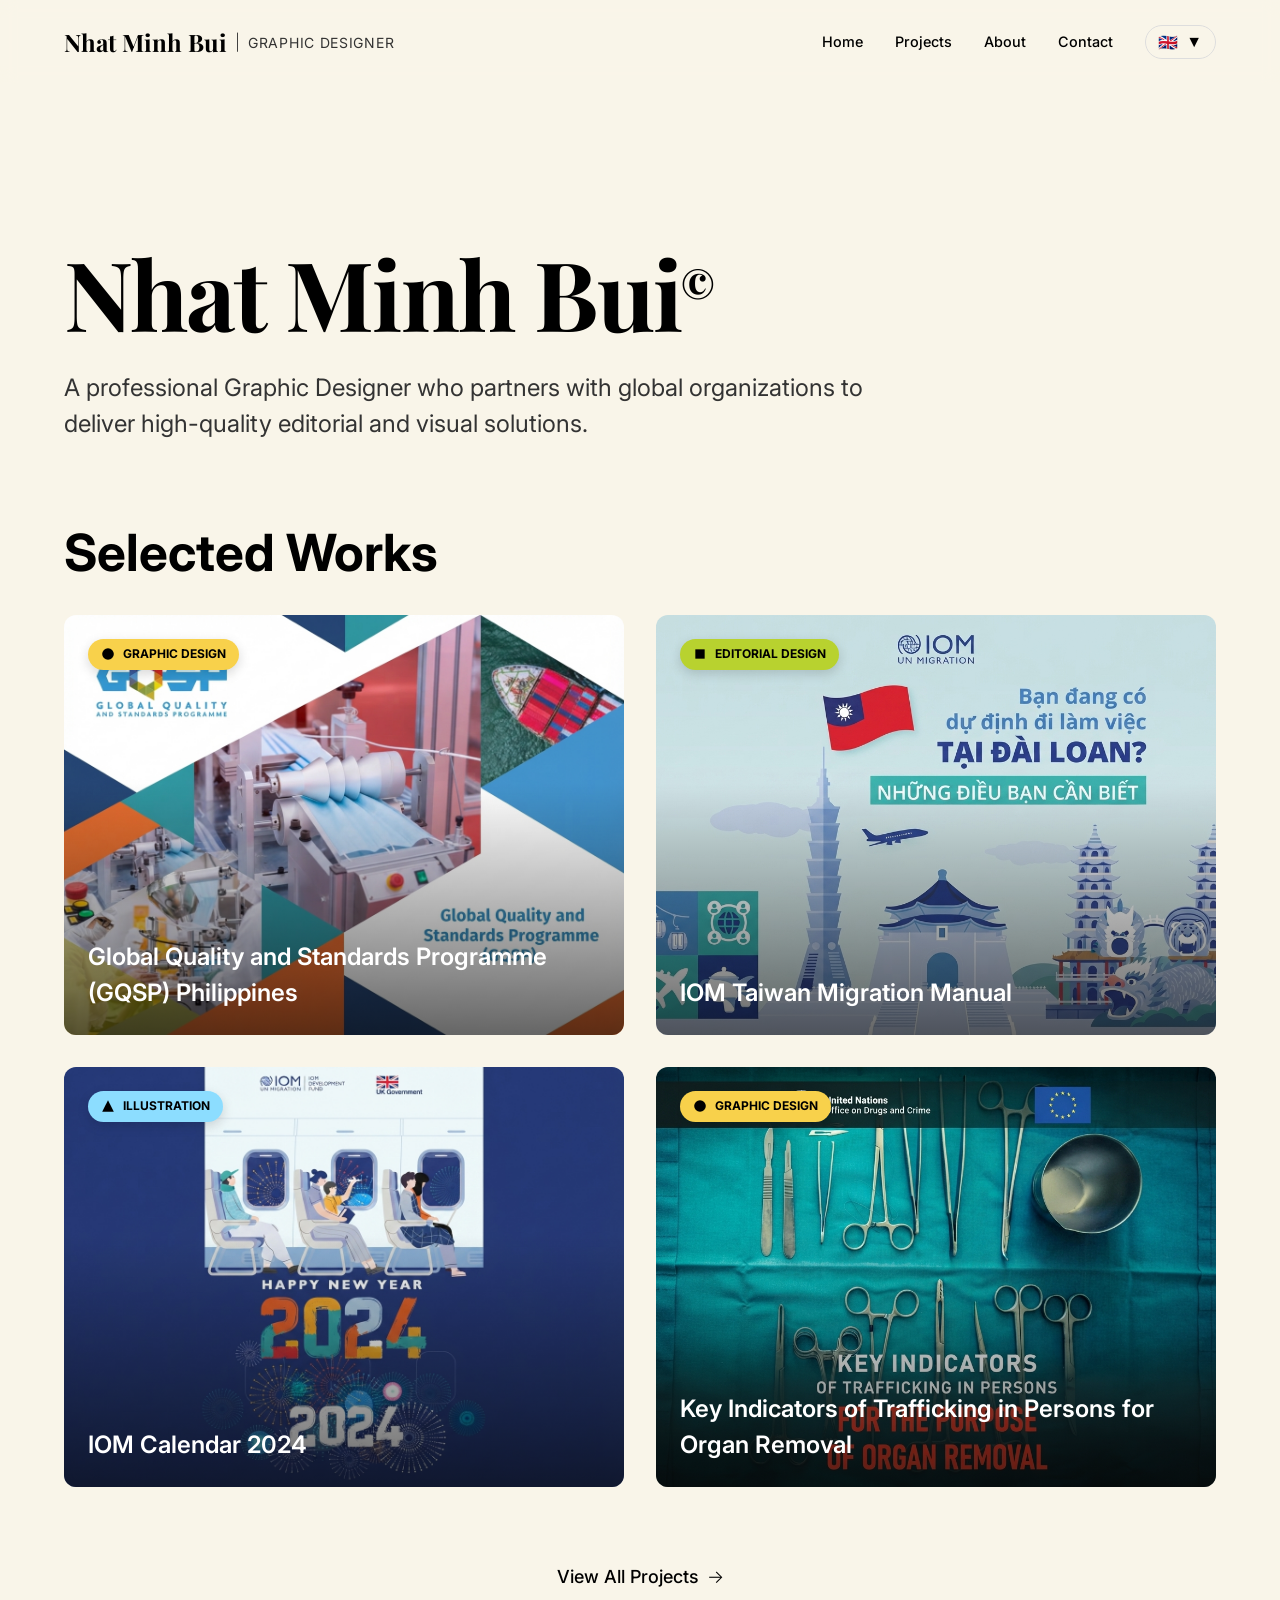
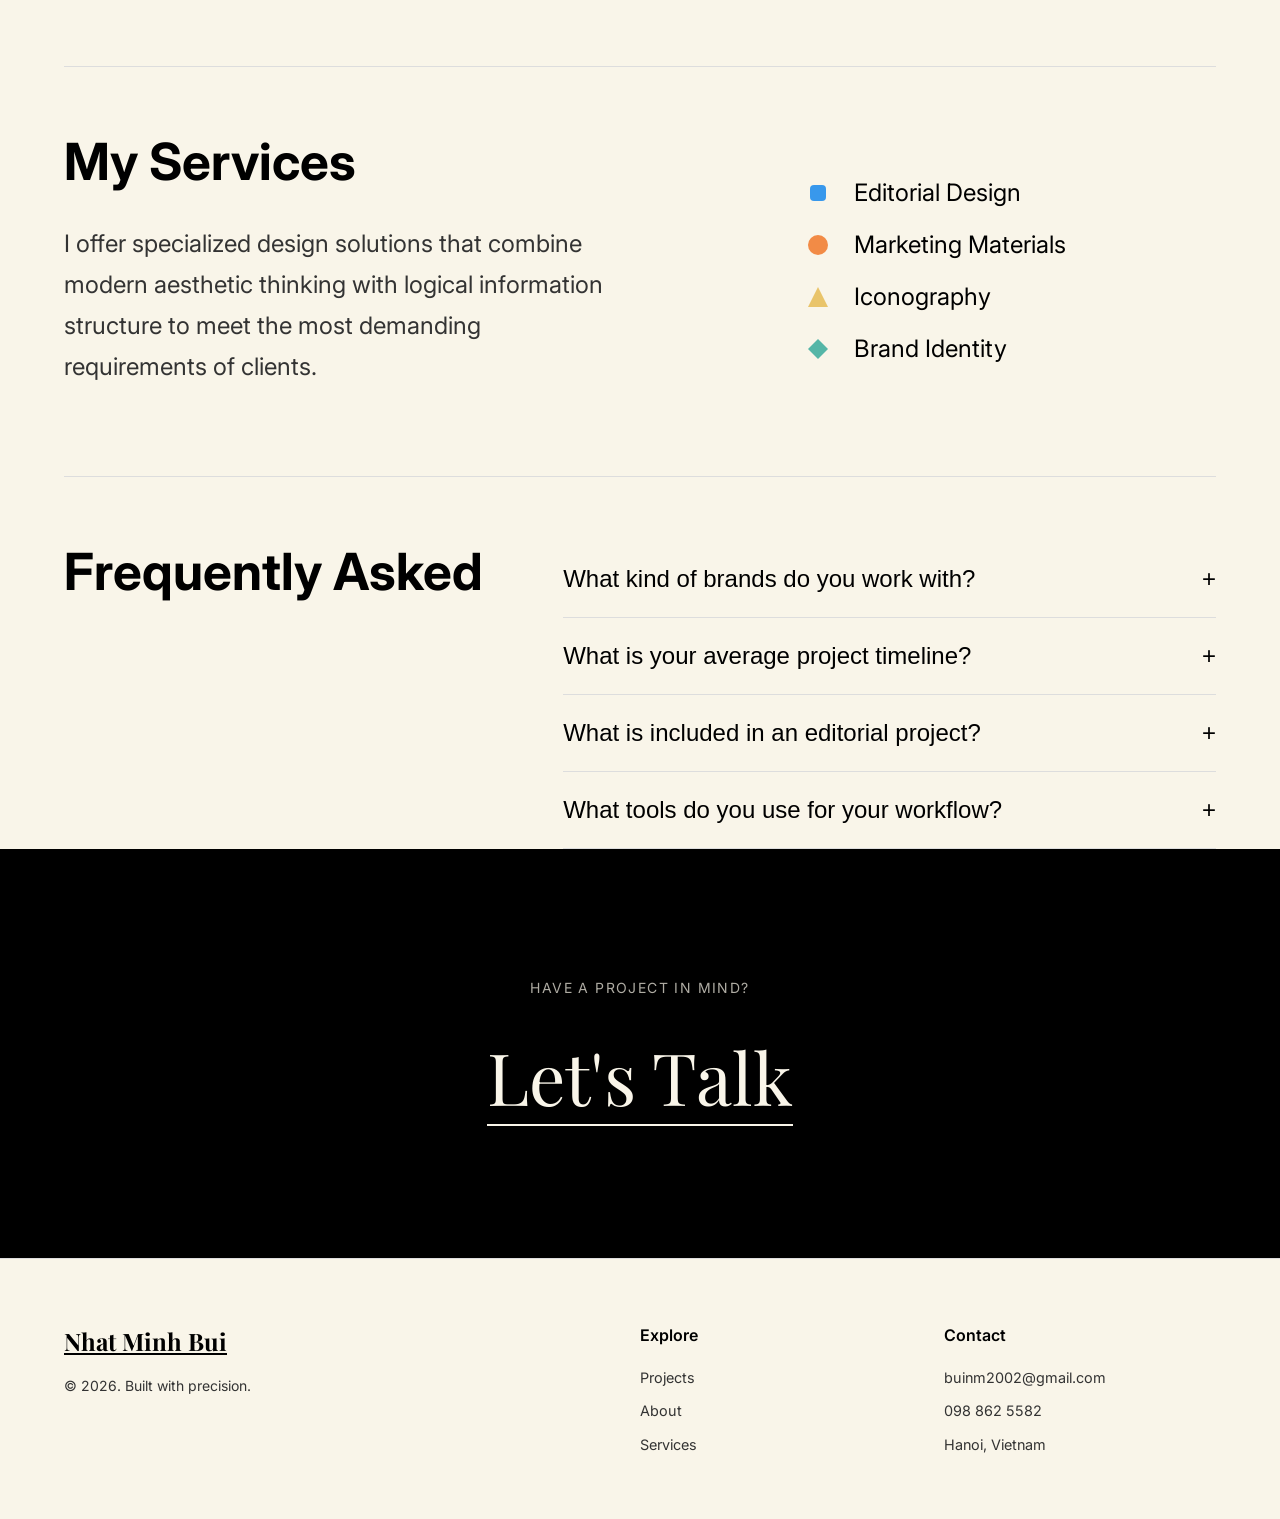
==== index.html @ e7bf3650 "[add]-[add repo to github]" ====
<!DOCTYPE html>
<html lang="en">

<head>
    <meta charset="UTF-8">
    <meta name="viewport" content="width=device-width, initial-scale=1.0">
    <title>Nhat Minh Bui | Graphic Designer</title>
    <meta name="description"
        content="Portfolio of Nhat Minh Bui - Professional Graphic Designer specializing in editorial design and brand identity.">
    <link rel="preconnect" href="https://fonts.googleapis.com">
    <link rel="preconnect" href="https://fonts.gstatic.com" crossorigin>
    <link
        href="https://fonts.googleapis.com/css2?family=Inter:wght@400;500;600&family=Playfair+Display:ital,wght@0,400;0,500;0,600;0,700;0,800;1,400&display=swap"
        rel="stylesheet">
    <link rel="stylesheet" href="styles.css">
</head>

<body>
    <!-- Navbar -->
    <nav class="navbar">
        <div class="nav-container">
            <a href="index.html" class="logo">
                <span class="logo-name">Nhat Minh Bui</span>
                <span class="logo-divider">|</span>
                <span class="logo-role">Graphic Designer</span>
            </a>
            <div class="nav-links">
                <a href="index.html" data-i18n="nav_home">Home</a>
                <a href="projects.html" data-i18n="nav_projects">Projects</a>
                <a href="about.html" data-i18n="nav_about">About</a>
                <a href="contact.html" data-i18n="nav_contact">Contact</a>
                <div class="lang-dropdown-wrapper">
                    <button class="lang-dropdown-btn">
                        <span class="current-flag">🇬🇧</span> <span class="chevron">▼</span>
                    </button>
                    <div class="lang-dropdown-menu">
                        <a href="#" class="lang-option active" data-lang="en">
                            <span class="flag">🇬🇧</span> <span class="lang-name">ENGLISH</span> <span
                                class="check">✔</span>
                        </a>
                        <a href="#" class="lang-option" data-lang="vi">
                            <span class="flag">🇻🇳</span> <span class="lang-name">TIẾNG VIỆT</span> <span
                                class="check">✔</span>
                        </a>
                    </div>
                </div>
            </div>
            <button class="menu-toggle" aria-label="Toggle menu">
                Menu
            </button>
        </div>
    </nav>

    <!-- Mobile Menu -->
    <div class="mobile-menu">
        <button class="close-menu">Close</button>
        <a href="index.html" class="mobile-link" data-i18n="nav_home">Home</a>
        <a href="projects.html" class="mobile-link" data-i18n="nav_projects">Projects</a>
        <a href="about.html" class="mobile-link" data-i18n="nav_about">About</a>
        <a href="contact.html" class="mobile-link" data-i18n="nav_contact">Contact</a>
        <div class="lang-dropdown-wrapper" style="margin: 1rem 0;">
            <button class="lang-dropdown-btn">
                <span class="current-flag">🇬🇧</span> <span class="chevron">▼</span>
            </button>
            <div class="lang-dropdown-menu">
                <a href="#" class="lang-option active" data-lang="en">
                    <span class="flag">🇬🇧</span> <span class="lang-name">ENGLISH</span> <span class="check">✔</span>
                </a>
                <a href="#" class="lang-option" data-lang="vi">
                    <span class="flag">🇻🇳</span> <span class="lang-name">TIẾNG VIỆT</span> <span
                        class="check">✔</span>
                </a>
            </div>
        </div>
    </div>

    <!-- Hero Section -->
    <header class="hero-section">
        <div class="container">
            <div class="hero-content reveal">
                <h1 class="hero-title"><span data-i18n="hero_title">Nhat Minh Bui</span><sup class="tm-symbol">©</sup>
                </h1>
                <p class="hero-subtitle" data-i18n="hero_subtitle">A professional <span class="outline-text">Graphic
                        Designer</span> who partners with global organizations to deliver high-quality editorial and
                    visual solutions.</p>
            </div>
        </div>
    </header>

    <!-- Projects Section -->
    <section id="projects" class="projects-section">
        <div class="container">
            <div class="text-box">
                <h2 class="heading h1 section-heading" data-i18n="projects_title">Selected Works</h2>
            </div>
            <div class="projects-grid">

                <!-- GQSP Brochure (Branding) -->
                <div class="project-card reveal" style="--tag-color: hsla(46.47, 92.51%, 63.33%, 1.00);">
                    <a href="project-gqsp.html" class="project-link-div">
                        <img src="assets/gqsp_cover.jpg" alt="GQSP Philippines" class="cover-image skeleton-bg">
                        <div class="project-thumbnail-gradient"></div>
                        <div class="project-thumbnail-title">
                            <h2 data-i18n="proj_gqsp_title">GQSP Philippines</h2>
                        </div>
                    </a>
                    <a href="projects.html#graphic-design" class="thumbnail-project-tag-link">
                        <img src="data:image/svg+xml;utf8,<svg xmlns='http://www.w3.org/2000/svg' viewBox='0 0 24 24'><circle cx='12' cy='12' r='10' fill='%23000'/></svg>"
                            alt="Graphic Design">
                        <div data-i18n="tag_graphic_design">Graphic Design</div>
                    </a>
                </div>

                <!-- IOM Migration Manual (Editorial) -->
                <div class="project-card reveal" style="--tag-color: hsla(69.57, 64.43%, 50.39%, 1.00);">
                    <a href="project-iom-sotay.html" class="project-link-div">
                        <img src="assets/iom_taiwan_cover.jpg" alt="IOM Migration Manual"
                            class="cover-image skeleton-bg">
                        <div class="project-thumbnail-gradient"></div>
                        <div class="project-thumbnail-title">
                            <h2 data-i18n="proj_iom_man_title">IOM Migration Manual</h2>
                        </div>
                    </a>
                    <a href="projects.html#editorial" class="thumbnail-project-tag-link">
                        <img src="data:image/svg+xml;utf8,<svg xmlns='http://www.w3.org/2000/svg' viewBox='0 0 24 24'><rect x='4' y='4' width='16' height='16' fill='%23000'/></svg>"
                            alt="Editorial">
                        <div data-i18n="tag_editorial">Editorial Design</div>
                    </a>
                </div>

                <!-- IOM Calendar (Art Direction) -->
                <div class="project-card reveal" style="--tag-color: hsla(197.73, 100%, 77.45%, 1.00);">
                    <a href="project-iom-calendar.html" class="project-link-div">
                        <img src="assets/iom_calendar_cover.jpg" alt="IOM Calendar 2024"
                            class="cover-image skeleton-bg">
                        <div class="project-thumbnail-gradient"></div>
                        <div class="project-thumbnail-title">
                            <h2 data-i18n="proj_iom_cal_title">IOM Calendar 2024</h2>
                        </div>
                    </a>
                    <a href="projects.html#illustration" class="thumbnail-project-tag-link">
                        <img src="data:image/svg+xml;utf8,<svg xmlns='http://www.w3.org/2000/svg' viewBox='0 0 24 24'><polygon points='12,2 22,22 2,22' fill='%23000'/></svg>"
                            alt="Illustration">
                        <div data-i18n="tag_illustration">Illustration</div>
                    </a>
                </div>

                <!-- UNODC Trafficking Indicators -->
                <div class="project-card reveal" style="--tag-color: hsla(46.47, 92.51%, 63.33%, 1.00);">
                    <a href="project-unodc.html" class="project-link-div">
                        <img src="assets/unodc_trafficking_cover.jpg" alt="UNODC Trafficking Indicators"
                            class="cover-image skeleton-bg">
                        <div class="project-thumbnail-gradient"></div>
                        <div class="project-thumbnail-title">
                            <h2 data-i18n="proj_unodc_title">Key Indicators of Trafficking in Persons for Organ Removal
                            </h2>
                        </div>
                    </a>
                    <a href="projects.html#graphic-design" class="thumbnail-project-tag-link">
                        <img src="data:image/svg+xml;utf8,<svg xmlns='http://www.w3.org/2000/svg' viewBox='0 0 24 24'><circle cx='12' cy='12' r='10' fill='%23000'/></svg>"
                            alt="Graphic Design">
                        <div data-i18n="tag_graphic_design">Graphic Design</div>
                    </a>
                </div>
            </div>

            <div class="view-all-wrapper reveal">
                <a href="projects.html" class="view-all-link">
                    <span data-i18n="projects_view_all">View All Projects</span>
                    <span style="font-weight: 300;">&rarr;</span>
                </a>
            </div>
        </div>
    </section>

    <!-- Divider -->
    <div class="container">
        <div class="line-divider"></div>
    </div>

    <!-- Services & FAQ Section -->
    <section id="services" class="section">
        <div class="container">
            <!-- Services Grid -->
            <div class="services-wrapper">
                <div class="reveal">
                    <h2 class="section-heading" data-i18n="services_heading">My Services</h2>
                    <p class="body-text" data-i18n="services_p" style="line-height: 1.7; margin-top: 1rem">Neque porro
                        quisquam est, qui dolorem ipsum quia dolor sit amet, consectetur, adipisci velit, sed quia non
                        numquam eius modi tempora incidunt ut labore et dolore magnam aliquam quaerat voluptatem.</p>
                </div>
                <div class="services-list-grid reveal">
                    <!-- Srv 1 -->
                    <div class="service-item-koto">
                        <img src="data:image/svg+xml;utf8,<svg xmlns='http://www.w3.org/2000/svg' viewBox='0 0 24 24'><rect x='4' y='4' width='16' height='16' rx='4' fill='%233898EC'/></svg>"
                            class="service-icon-svg" alt="icon">
                        <div data-i18n="srv_1">Editorial Design</div>
                    </div>
                    <!-- Srv 2 -->
                    <div class="service-item-koto">
                        <img src="data:image/svg+xml;utf8,<svg xmlns='http://www.w3.org/2000/svg' viewBox='0 0 24 24'><circle cx='12' cy='12' r='10' fill='%23F28B46'/></svg>"
                            class="service-icon-svg" alt="icon">
                        <div data-i18n="srv_2">Marketing Materials</div>
                    </div>
                    <!-- Srv 3 -->
                    <div class="service-item-koto">
                        <img src="data:image/svg+xml;utf8,<svg xmlns='http://www.w3.org/2000/svg' viewBox='0 0 24 24'><polygon points='12,2 22,22 2,22' fill='%23E9C46A'/></svg>"
                            class="service-icon-svg" alt="icon">
                        <div data-i18n="srv_3">Iconography</div>
                    </div>
                    <!-- Srv 4 -->
                    <div class="service-item-koto">
                        <img src="data:image/svg+xml;utf8,<svg xmlns='http://www.w3.org/2000/svg' viewBox='0 0 24 24'><path d='M12 2 L22 12 L12 22 L2 12 Z' fill='%2355B6A7'/></svg>"
                            class="service-icon-svg" alt="icon">
                        <div data-i18n="srv_4">Brand Identity</div>
                    </div>
                </div>
            </div>

            <div class="spacer _32" style="margin: 4rem 0; border-bottom: 1px solid var(--border-color);"></div>

            <!-- FAQ Accordion -->
            <div class="faq-wrapper">
                <div class="reveal">
                    <h2 class="section-heading" data-i18n="faq_heading">Frequently Asked</h2>
                </div>
                <div class="faq-list reveal">
                    <div class="faq-item">
                        <button class="faq-question">
                            <span data-i18n="faq_1_q">What kind of brands do you work with?</span>
                            <span class="faq-icon">+</span>
                        </button>
                        <div class="faq-answer">
                            <p data-i18n="faq_1_a">I collaborate primarily with global organizations, NGOs, and medium
                                to large enterprises looking to elevate their visual communication.</p>
                        </div>
                    </div>
                    <div class="faq-item">
                        <button class="faq-question">
                            <span data-i18n="faq_2_q">What is your average project timeline?</span>
                            <span class="faq-icon">+</span>
                        </button>
                        <div class="faq-answer">
                            <p data-i18n="faq_2_a">Most editorial and branding projects take between 3 to 6 weeks,
                                depending on the complexity and scope of the deliverables.</p>
                        </div>
                    </div>
                    <div class="faq-item">
                        <button class="faq-question">
                            <span data-i18n="faq_3_q">What is included in an editorial project?</span>
                            <span class="faq-icon">+</span>
                        </button>
                        <div class="faq-answer">
                            <p data-i18n="faq_3_a">It typically includes layout strategy, custom iconography, typography
                                selection, data visualization, and print-ready deliverables.</p>
                        </div>
                    </div>
                    <div class="faq-item">
                        <button class="faq-question">
                            <span data-i18n="faq_4_q">What tools do you use for your workflow?</span>
                            <span class="faq-icon">+</span>
                        </button>
                        <div class="faq-answer">
                            <p data-i18n="faq_4_a">I rely on the Adobe Creative Suite—primarily InDesign for layout,
                                Illustrator for vector graphics, and Photoshop for image manipulation.</p>
                        </div>
                    </div>
                </div>
            </div>
        </div>
    </section>

    <!-- Contact CTA Section -->
    <section class="contact-cta-section">
        <div class="container">
            <div class="cta-content reveal">
                <div class="cta-tag" data-i18n="cta_tag">HAVE A PROJECT IN MIND?</div>
                <a href="contact.html" class="cta-link" data-i18n="cta_link">Let's Talk</a>
            </div>
        </div>
    </section>

    <!-- Footer -->
    <footer class="footer">
        <div class="container">
            <div class="footer-grid">
                <div class="footer-brand">
                    <a href="index.html" class="logo-name">Nhat Minh Bui</a>
                    <p class="body-text small-text" data-i18n="footer_brand">© 2026. Built with precision.</p>
                </div>
                <div class="footer-links-group">
                    <div class="footer-title" data-i18n="footer_explore">Explore</div>
                    <a href="projects.html" class="footer-link" data-i18n="nav_projects">Projects</a>
                    <a href="about.html" class="footer-link" data-i18n="nav_about">About</a>
                    <a href="index.html#services" class="footer-link" data-i18n="nav_services">Services</a>
                </div>
                <div class="footer-links-group">
                    <div class="footer-title" data-i18n="footer_contact">Contact</div>
                    <a href="mailto:buinm2002@gmail.com" class="footer-link">buinm2002@gmail.com</a>
                    <a href="tel:0988625582" class="footer-link">098 862 5582</a>
                    <p class="footer-link-text">Hanoi, Vietnam</p>
                </div>
            </div>
        </div>
    </footer>

    <script src="script.js"></script>
    <script src="i18n.js"></script>
</body>

</html>
---- styles.css ----
:root {
    --bg-color: #f9f5e9;
    --text-primary: #000000;
    --text-secondary: #333333;
    --border-color: #dddddd;
    --accent-color: #000000;

    --font-sans: 'Inter', sans-serif;
    --font-serif: 'Playfair Display', serif;
}

* {
    margin: 0;
    padding: 0;
    box-sizing: border-box;
}

html {
    scroll-behavior: smooth;
    scroll-padding-top: 100px;
    font-size: 16px;
}

body {
    background-color: var(--bg-color);
    color: var(--text-primary);
    font-family: var(--font-sans);
    line-height: 1.5;
    -webkit-font-smoothing: antialiased;
}

/* Typography */
h1,
h3,
h4,
.logo-name {
    font-family: var(--font-serif);
    font-weight: 700;
    color: var(--text-primary);
}

h2 {
    font-family: var(--font-sans);
}

.hero-title {
    font-size: clamp(3rem, 8vw, 6rem);
    line-height: 1.1;
    letter-spacing: -0.02em;
    margin-bottom: 1.5rem;
}

.hero-subtitle {
    font-size: clamp(1.2rem, 2vw, 1.5rem);
    color: var(--text-secondary);
    max-width: 800px;
}

.section-heading {
    font-size: clamp(2rem, 4vw, 3.5rem);
    line-height: 1.2;
    margin-bottom: 2rem;
}

/* About Hero */
.about-hero-title-wrapper {
    position: relative;
    display: inline-block;
    margin-bottom: 2rem;
}

.about-hero-title-wrapper h1 {
    font-family: var(--font-serif);
    font-size: clamp(4rem, 8vw, 8rem);
    line-height: 1;
    margin: 0;
    font-weight: 400;
    letter-spacing: -0.02em;
}

.about-signature {
    position: absolute;
    right: -60px;
    bottom: -20px;
    width: 250px;
    opacity: 0.8;
    pointer-events: none;
}

.about-caps-text {
    font-family: var(--font-sans);
    text-transform: uppercase;
    font-size: clamp(1rem, 1.5vw, 1.2rem);
    line-height: 1.8;
    letter-spacing: 0.05em;
    max-width: 900px;
    margin: 0 auto;
    font-weight: 500;
}

.pill-badge {
    display: inline-flex;
    align-items: center;
    justify-content: center;
    border: 1px solid var(--text-primary);
    border-radius: 50px;
    padding: 0 1rem;
    height: 1.8em;
    vertical-align: middle;
    margin: 0 0.2rem;
}

.icon-inline {
    display: inline-block;
    vertical-align: middle;
    width: 1.2em;
    height: 1.2em;
    margin: 0 0.2rem;
}

.body-text {
    font-size: 1.5rem;
    color: var(--text-secondary);
    margin-bottom: 1.5rem;
}

.outline-text {
    color: transparent;
    -webkit-text-stroke: 1px var(--text-primary);
    font-style: italic;
}

.text-overline {
    font-family: var(--font-sans);
    font-size: 0.875rem;
    text-transform: uppercase;
    letter-spacing: 0.05em;
    color: var(--text-secondary);
    margin-bottom: 0.5rem;
}

/* Layout */
.container {
    max-width: 1400px;
    margin: 0 auto;
    padding: 0 5%;
}

.line-divider {
    width: 100%;
    height: 1px;
    background-color: var(--border-color);
    margin: 4rem 0;
}

/* Navbar */
.navbar {
    position: fixed;
    top: 0;
    width: 100%;
    background-color: rgba(249, 245, 233, 0.7);
    backdrop-filter: blur(8px);
    /* border-bottom: 1px solid var(--border-color); */
    z-index: 100;
}

.nav-container {
    max-width: 1400px;
    margin: 0 auto;
    padding: 1.5rem 5%;
    display: flex;
    justify-content: space-between;
    align-items: center;
}

.logo {
    text-decoration: none;
    display: flex;
    align-items: center;
    gap: 0.5rem;
}

.logo-name {
    font-size: 1.5rem;
}

.logo-divider {
    color: var(--text-secondary);
    font-weight: 300;
}

.logo-role {
    font-family: var(--font-sans);
    font-size: 0.875rem;
    color: var(--text-secondary);
    text-transform: uppercase;
    letter-spacing: 0.05em;
}

.lang-dropdown-wrapper {
    position: relative;
    display: inline-block;
}

.lang-dropdown-btn {
    background: transparent;
    border: 1px solid var(--border-color);
    padding: 0.4rem 0.8rem;
    border-radius: 20px;
    cursor: pointer;
    display: flex;
    align-items: center;
    gap: 0.5rem;
    font-size: 1rem;
    color: var(--text-primary);
    transition: all 0.2s ease;
}

.lang-dropdown-btn:hover {
    background-color: rgba(0, 0, 0, 0.05);
}

.lang-dropdown-menu {
    position: absolute;
    top: calc(100% + 0.5rem);
    right: 0;
    background-color: var(--bg-color);
    border: 1px solid var(--border-color);
    border-radius: 8px;
    box-shadow: 0 4px 12px rgba(0, 0, 0, 0.1);
    min-width: 160px;
    display: none;
    flex-direction: column;
    z-index: 200;
    overflow: hidden;
}

.lang-dropdown-menu.show {
    display: flex;
}

.lang-option {
    display: flex;
    align-items: center;
    padding: 0.75rem 1rem;
    text-decoration: none;
    color: var(--text-primary);
    font-size: 0.875rem;
    font-weight: 600;
    font-family: var(--font-sans);
    transition: background-color 0.2s ease;
}

.lang-option:hover {
    background-color: rgba(0, 0, 0, 0.03);
}

.lang-option .flag {
    margin-right: 0.75rem;
    font-size: 1.1rem;
}

.lang-option .lang-name {
    flex-grow: 1;
    padding-right: 0.5rem;
}

.lang-option .check {
    color: #4CAF50;
    /* Green check */
    font-weight: bold;
    opacity: 0;
}

.lang-option.active .check {
    opacity: 1;
}

.nav-links {
    display: flex;
    gap: 2rem;
    align-items: center;
}

.nav-links a {
    text-decoration: none;
    color: var(--text-primary);
    font-size: 0.9rem;
    font-weight: 500;
    transition: opacity 0.3s ease;
}

.nav-links a:hover {
    opacity: 0.6;
}

/* Language Switcher */
.lang-switcher {
    display: flex;
    align-items: center;
    gap: 0.25rem;
    border-left: 1px solid var(--border-color);
    padding-left: 2rem;
}

.lang-toggle {
    font-size: 0.8rem !important;
    color: var(--text-secondary) !important;
}

.lang-toggle.active {
    color: var(--text-primary) !important;
    font-weight: 700 !important;
}

.lang-div {
    font-size: 0.8rem;
    color: var(--border-color);
}

.menu-toggle {
    display: none;
    background: none;
    border: none;
    font-family: var(--font-sans);
    font-size: 0.9rem;
    font-weight: 500;
    cursor: pointer;
}

/* Mobile Menu */
.mobile-menu {
    position: fixed;
    top: 0;
    left: 0;
    width: 100%;
    height: 100vh;
    background-color: var(--bg-color);
    z-index: 200;
    display: flex;
    flex-direction: column;
    justify-content: center;
    align-items: center;
    gap: 2rem;
    transform: translateY(-100%);
    transition: transform 0.4s cubic-bezier(0.77, 0, 0.175, 1);
}

.mobile-menu.active {
    transform: translateY(0);
}

.close-menu {
    position: absolute;
    top: 2rem;
    right: 5%;
    background: none;
    border: none;
    font-size: 1rem;
    font-weight: 500;
    cursor: pointer;
}

.mobile-link {
    font-family: var(--font-serif);
    font-size: 2.5rem;
    text-decoration: none;
    color: var(--text-primary);
}

.mobile-lang {
    font-family: var(--font-sans);
    font-size: 1rem;
    margin-top: 2rem;
}

/* Hero Section */
.hero-section {
    padding-top: 15rem;
    padding-bottom: 5rem;
}

.page-hero {
    padding-top: 12rem;
    padding-bottom: 2rem;
}

.tm-symbol {
    font-size: 0.4em;
    vertical-align: super;
}

/* Projects Grid */
.projects-grid {
    display: grid;
    grid-template-columns: 1fr;
    gap: 2rem;
    margin-top: 2rem;
    transition: all 0.4s ease;
}

@media (min-width: 768px) {
    .projects-grid {
        grid-template-columns: repeat(2, 1fr);
    }
}

.projects-grid:hover .project-card:not(:hover) {
    filter: blur(6px);
    opacity: 0.4;
}

.project-card {
    position: relative;
    border-radius: 12px;
    overflow: hidden;
    aspect-ratio: 4/3;
    display: block;
    transition: filter 0.4s ease, opacity 0.4s ease, transform 0.4s ease;
}

.project-link-div {
    display: block;
    width: 100%;
    height: 100%;
    text-decoration: none;
}

.cover-image {
    width: 100%;
    height: 100%;
    object-fit: cover;
    transition: transform 0.6s cubic-bezier(0.25, 1, 0.5, 1);
}

.project-thumbnail-gradient {
    position: absolute;
    bottom: 0;
    left: 0;
    width: 100%;
    height: 60%;
    background: linear-gradient(to top, rgba(0, 0, 0, 0.6) 0%, transparent 100%);
    pointer-events: none;
    z-index: 1;
}

.project-card:hover .cover-image {
    transform: scale(1.05);
}

.project-thumbnail-title {
    position: absolute;
    bottom: 1.5rem;
    left: 1.5rem;
    z-index: 2;
}

.project-thumbnail-title h2 {
    color: #ffffff;
    font-size: 1.5rem;
    font-family: var(--font-sans);
    font-weight: 600;
}

/* Tags */
.thumbnail-project-tag-link {
    position: absolute;
    top: 1.5rem;
    left: 1.5rem;
    z-index: 2;
    display: flex;
    align-items: center;
    gap: 0.5rem;
    padding: 0.4rem 0.8rem;
    border-radius: 20px;
    background-color: var(--tag-color, #3898ec);
    color: #000000;
    box-shadow: 0 4px 12px rgba(0, 0, 0, 0.15);
    font-size: 0.75rem;
    font-weight: 700;
    text-transform: uppercase;
    text-decoration: none;
    transition: transform 0.3s ease;
}

.thumbnail-project-tag-link:hover {
    transform: scale(1.05);
}

.thumbnail-project-tag-link img {
    width: 14px;
    height: 14px;
    filter: brightness(0);
}

.tag-icon {
    width: 15px;
    height: 15px;
}

.tags-filter {
    display: flex;
    flex-wrap: wrap;
    gap: 0.75rem;
    margin-top: 1.5rem;
    margin-bottom: 3rem;
}

.project-tag-link {
    display: flex;
    align-items: center;
    gap: 0.5rem;
    padding: 0.4rem 1rem;
    border-radius: 20px;
    text-decoration: none;
    color: #000;
    font-size: 0.75rem;
    font-weight: 700;
    text-transform: uppercase;
    transition: all 0.3s ease;
    border: 1px solid rgba(0, 0, 0, 0.05);
}

.project-tag-link:hover {
    transform: translateY(-2px);
    box-shadow: 0 4px 10px rgba(0, 0, 0, 0.1);
}

/* Projects Table/List */
.projects-table {
    width: 100%;
    border-collapse: collapse;
    margin-top: 2rem;
    margin-bottom: 4rem;
}

.projects-table-header {
    display: grid;
    grid-template-columns: 80px 1.5fr 1.5fr 80px;
    padding: 1rem 0;
    border-bottom: 1px solid var(--border-color);
    font-size: 0.75rem;
    font-weight: 700;
    color: var(--text-secondary);
    letter-spacing: 0.05em;
    text-transform: uppercase;
}

.project-list-row {
    display: grid;
    grid-template-columns: 80px 1.5fr 1.5fr 80px;
    padding: 1.5rem 0;
    border-bottom: 1px solid var(--border-color);
    align-items: center;
    text-decoration: none;
    color: var(--text-primary);
    transition: background-color 0.3s ease;
}

.project-list-row:hover {
    background-color: rgba(0, 0, 0, 0.02);
}

.col-no {
    font-family: var(--font-sans);
    font-weight: 500;
}

.col-client {
    font-family: var(--font-sans);
    font-weight: 500;
    font-size: 1.125rem;
}

.col-services {
    display: flex;
    gap: 0.5rem;
    align-items: center;
}

.col-services img {
    width: 24px;
    height: 24px;
}

.col-year {
    font-family: var(--font-sans);
    font-weight: 500;
    text-align: left;
}

@media (max-width: 768px) {

    .projects-table-header,
    .project-list-row {
        grid-template-columns: 50px 1fr 1fr 50px;
        gap: 1rem;
    }

    .col-client {
        font-size: 1rem;
    }
}



.view-all-wrapper {
    text-align: center;
    margin-top: 4rem;
}

.view-all-link {
    display: inline-flex;
    align-items: center;
    gap: 0.5rem;
    text-decoration: none;
    font-family: var(--font-sans);
    font-size: 1.125rem;
    font-weight: 500;
    color: var(--text-primary);
    padding: 0.75rem 2rem;
    border-radius: 40px;
    transition: background-color 0.3s ease;
}

.view-all-link:hover {
    background-color: #EFEAD4;
}

/* Split Grids (About, Services, Detail Info) */
.split-grid {
    display: grid;
    grid-template-columns: 1fr 1fr;
    gap: 4rem;
}

._2-1-grid {
    display: grid;
    grid-template-columns: 2fr 1fr;
    gap: 4rem;
}

._1-2-grid {
    display: grid;
    grid-template-columns: 1fr 2fr;
    gap: 4rem;
}

/* Services Grid (Koto specific) */
.services-wrapper {
    display: grid;
    grid-template-columns: 1fr 1fr;
    gap: 2rem;
}

.services-list-grid {
    display: grid;
    grid-template-columns: 1fr;
    gap: 1rem;
    align-self: center;
    justify-self: center;
}

.service-item-koto {
    display: flex;
    align-items: center;
    gap: 1.5rem;
    font-size: 1.5rem;
}

.service-icon-svg {
    width: 24px;
    height: 24px;
}

/* FAQ Accordion */
.faq-wrapper {
    display: grid;
    grid-template-columns: 1fr 1.5fr;
    gap: 4rem;
}

.split-right {
    display: flex;
    flex-direction: column;
}

/* Minimalist Contact Form */
.minimal-contact-form {
    width: 100%;
}

.minimal-form-group {
    position: relative;
    width: 100%;
}

.minimal-form-group input,
.minimal-form-group textarea {
    width: 100%;
    background: transparent;
    border: none;
    border-bottom: 1px solid rgba(0, 0, 0, 0.3);
    padding: 0.5rem 0;
    font-family: var(--font-sans);
    font-size: 1.1rem;
    color: var(--text-primary);
    outline: none;
    border-radius: 0;
    resize: none;
    transition: border-bottom-color 0.3s ease;
}

.minimal-form-group input::placeholder,
.minimal-form-group textarea::placeholder {
    color: var(--text-secondary);
    opacity: 0.8;
}

.minimal-form-group input:focus,
.minimal-form-group textarea:focus {
    border-bottom-color: var(--text-primary);
}

.pill-submit-btn {
    background-color: var(--text-primary);
    color: var(--bg-color);
    border: none;
    border-radius: 50px;
    padding: 1rem 2rem;
    font-family: var(--font-sans);
    font-size: 1.1rem;
    font-weight: 500;
    cursor: pointer;
    transition: transform 0.3s ease, background 0.3s ease;
    display: inline-block;
}

.pill-submit-btn:hover {
    transform: scale(1.05);
    background-color: #000;
}

/* --- Project Pages --- */

.faq-list {
    display: flex;
    flex-direction: column;
}

.faq-item {
    border-bottom: 1px solid var(--border-color);
}

.faq-question {
    display: flex;
    justify-content: space-between;
    align-items: center;
    width: 100%;
    padding: 1.5rem 0;
    background: none;
    border: none;
    font-size: 1.5rem;
    text-align: left;
    cursor: pointer;
    color: var(--text-primary);
}

.faq-icon {
    font-size: 1.5rem;
    font-weight: 300;
    transition: transform 0.3s ease;
}

.faq-item.active .faq-icon {
    transform: rotate(45deg);
}

.faq-answer {
    max-height: 0;
    overflow: hidden;
    transition: max-height 0.4s ease;
}

.faq-answer p {
    padding-bottom: 1.5rem;
    color: var(--text-secondary);
}

/* Contact CTA */
.contact-cta-section .faq-question:hover .faq-icon {
    background: var(--tag-color, var(--text-primary));
    color: var(--bg-color);
}

/* --- CONTACT CTA --- */
.contact-cta-section {
    background-color: var(--text-primary);
    color: var(--bg-color);
    padding: 8rem 0;
    text-align: center;
}

.cta-tag {
    font-size: 0.875rem;
    letter-spacing: 0.1em;
    margin-bottom: 1.5rem;
    opacity: 0.7;
}

.cta-link {
    font-family: var(--font-serif);
    font-size: clamp(2.5rem, 6vw, 4.5rem);
    color: var(--bg-color);
    text-decoration: none;
    border-bottom: 2px solid var(--bg-color);
    transition: opacity 0.3s ease;
}

.cta-link:hover {
    opacity: 0.8;
}

/* Footer */
.footer {
    padding: 4rem 0;
    border-top: 1px solid var(--border-color);
}

.footer-grid {
    display: grid;
    grid-template-columns: 2fr 1fr 1fr;
    gap: 2rem;
}

.small-text {
    font-size: 0.875rem;
    margin-top: 1rem;
}

.footer-links-group {
    display: flex;
    flex-direction: column;
    gap: 0.75rem;
}

.footer-title {
    font-weight: 600;
    margin-bottom: 0.5rem;
}

.footer-link,
.footer-link-text {
    text-decoration: none;
    color: var(--text-secondary);
    font-size: 0.9rem;
    transition: color 0.3s ease;
}

.footer-link:hover {
    color: var(--text-primary);
}

/* Project Detail Stacked Images */
.project-detail-images {
    display: flex;
    flex-direction: column;
    gap: 2rem;
    margin-top: 4rem;
}

.project-detail-images img {
    width: 100%;
    height: auto;
    object-fit: contain;
    background-color: #fff;
    border: 1px solid var(--border-color);
}

/* Animations */
.reveal {
    opacity: 0;
    transform: translateY(30px);
    transition: all 0.8s cubic-bezier(0.5, 0, 0, 1);
}

.reveal.active {
    opacity: 1;
    transform: translateY(0);
}

/* Contact Page Form */
.contact-form {
    display: flex;
    flex-direction: column;
    gap: 1.5rem;
    margin-top: 2rem;
}

.form-group {
    display: flex;
    flex-direction: column;
    gap: 0.5rem;
}

.form-group label {
    font-family: var(--font-sans);
    font-size: 0.875rem;
    font-weight: 500;
}

.form-group input,
.form-group textarea {
    padding: 1rem;
    border: 1px solid var(--border-color);
    background-color: transparent;
    font-family: var(--font-sans);
    font-size: 1rem;
    color: var(--text-primary);
}

.form-group textarea {
    min-height: 150px;
    resize: vertical;
}

.submit-btn {
    background-color: var(--text-primary);
    color: var(--bg-color);
    border: none;
    padding: 1rem 2rem;
    font-family: var(--font-sans);
    font-size: 1rem;
    font-weight: 600;
    cursor: pointer;
    width: max-content;
    transition: opacity 0.3s ease;
}

.submit-btn:hover {
    opacity: 0.8;
}

/* Responsive */
@media (max-width: 992px) {

    .split-grid,
    ._2-1-grid,
    ._1-2-grid,
    .services-wrapper,
    .footer-grid {
        grid-template-columns: 1fr;
        gap: 2rem;
    }
}

@media (max-width: 768px) {
    .nav-links {
        display: none;
    }

    .menu-toggle {
        display: block;
    }

    .hero-section {
        padding-top: 10rem;
    }
}

/* Scrollbar Customization */
::-webkit-scrollbar {
    width: 8px;
    height: 8px;
}

::-webkit-scrollbar-track {
    background: var(--bg-color);
}

::-webkit-scrollbar-thumb {
    background: rgba(0, 0, 0, 0.2);
    border-radius: 4px;
}

::-webkit-scrollbar-thumb:hover {
    background: rgba(0, 0, 0, 0.4);
}

/* Loading Skeleton */
.skeleton-bg {
    background: linear-gradient(90deg, rgba(0, 0, 0, 0.05) 25%, rgba(0, 0, 0, 0.1) 50%, rgba(0, 0, 0, 0.05) 75%);
    background-size: 200% 100%;
    animation: skeleton-loading 1.5s infinite linear;
    color: transparent !important;
}

.skeleton-bg * {
    visibility: hidden;
}

@keyframes skeleton-loading {
    0% {
        background-position: 200% 0;
    }

    100% {
        background-position: -200% 0;
    }
}
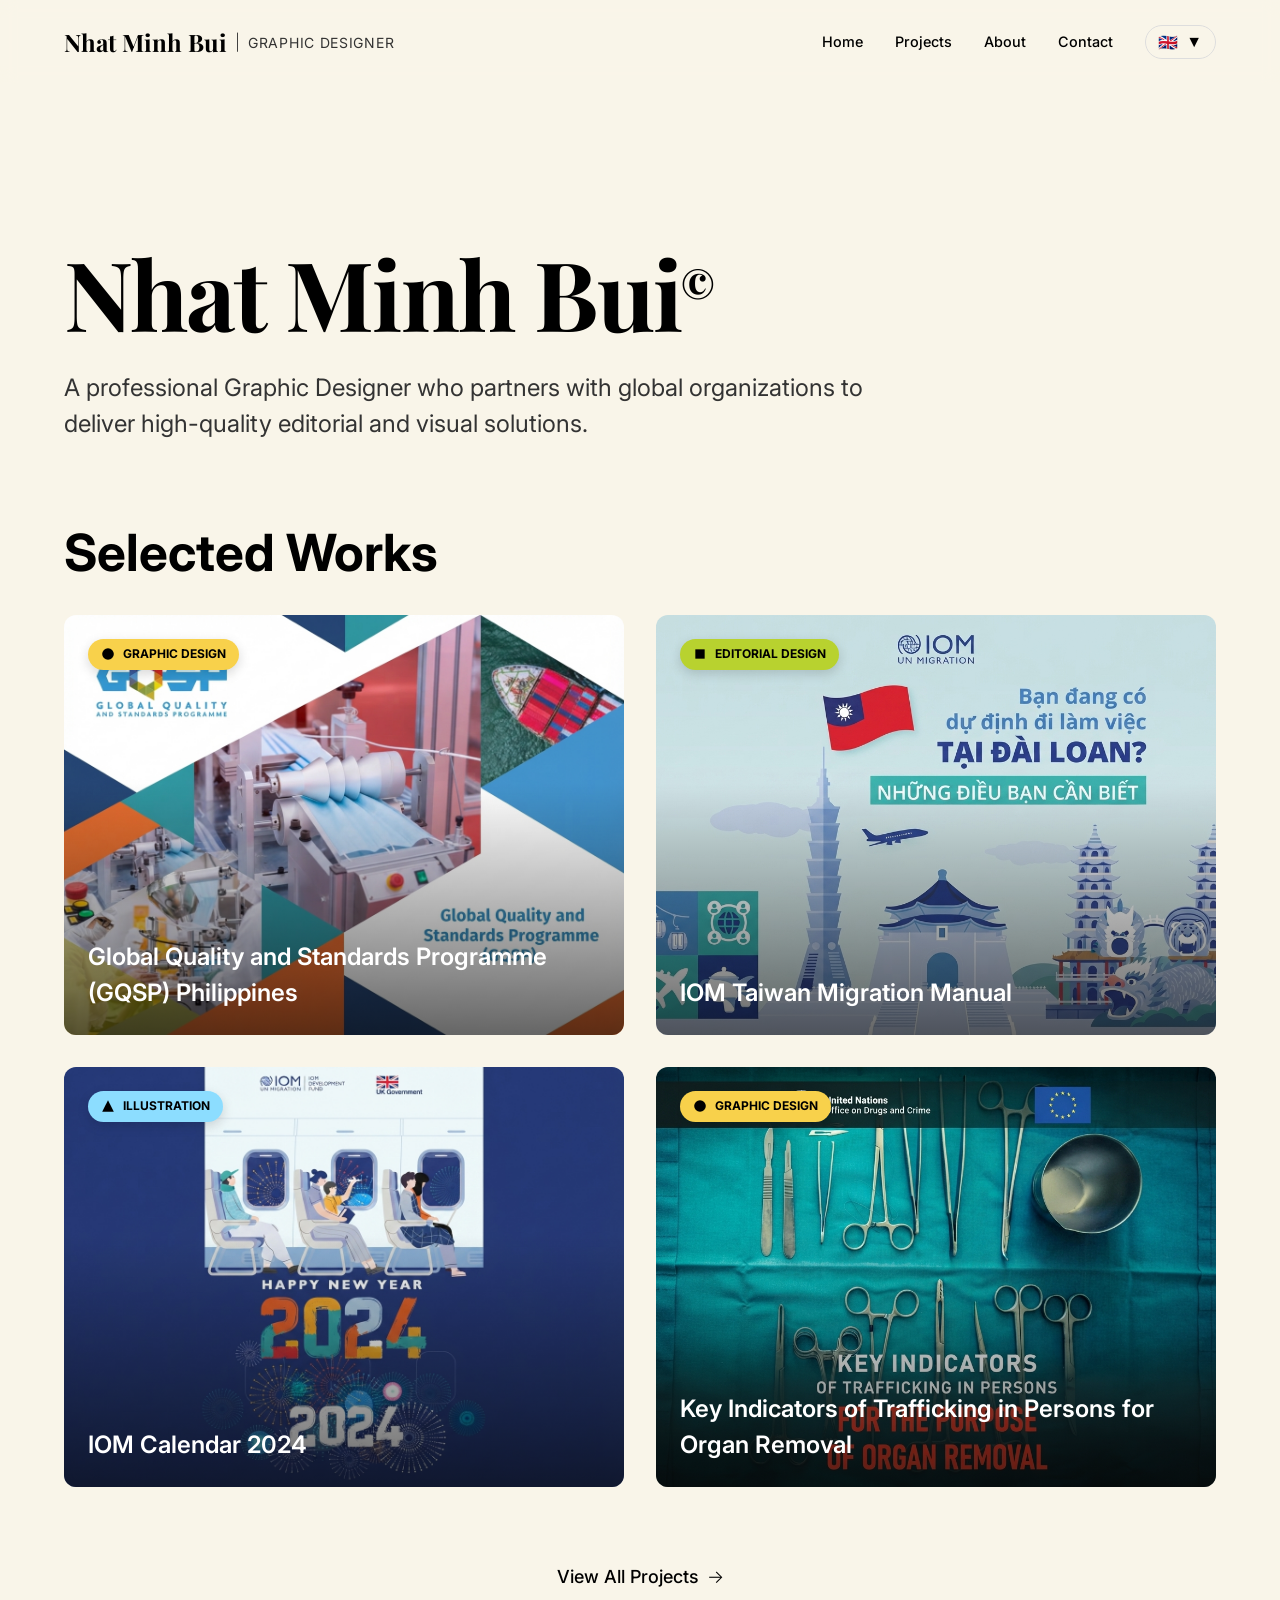
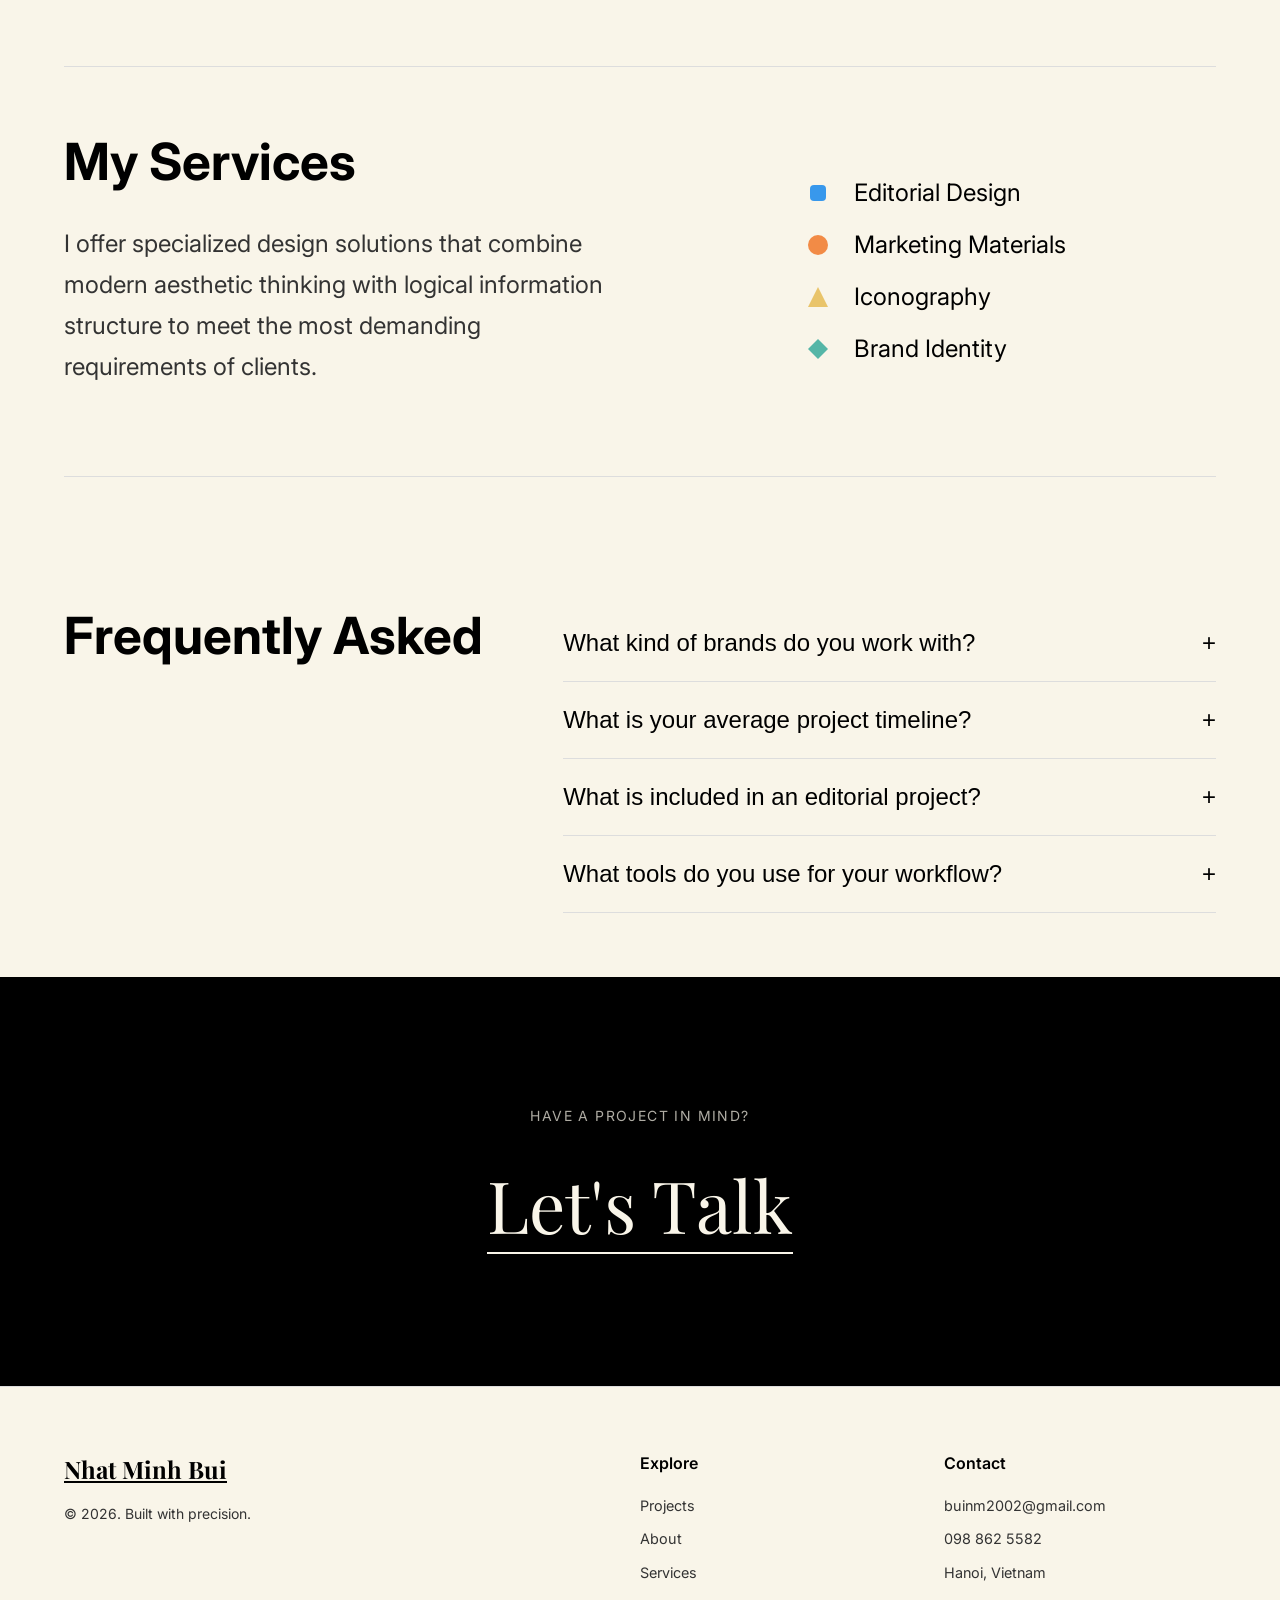
==== commit bbffcb02: "[update]-[update pdf viewer rendering engine]" ====
--- a/index.html
+++ b/index.html
@@ -98,7 +98,7 @@
                 <!-- GQSP Brochure (Branding) -->
                 <div class="project-card reveal" style="--tag-color: hsla(46.47, 92.51%, 63.33%, 1.00);">
                     <a href="project-gqsp.html" class="project-link-div">
-                        <img src="assets/gqsp_cover.jpg" alt="GQSP Philippines" class="cover-image skeleton-bg">
+                        <img src="assets/gqsp_cover.jpg" alt="GQSP Philippines" class="cover-image skeleton-bg" loading="lazy">
                         <div class="project-thumbnail-gradient"></div>
                         <div class="project-thumbnail-title">
                             <h2 data-i18n="proj_gqsp_title">GQSP Philippines</h2>
@@ -115,7 +115,7 @@
                 <div class="project-card reveal" style="--tag-color: hsla(69.57, 64.43%, 50.39%, 1.00);">
                     <a href="project-iom-sotay.html" class="project-link-div">
                         <img src="assets/iom_taiwan_cover.jpg" alt="IOM Migration Manual"
-                            class="cover-image skeleton-bg">
+                            class="cover-image skeleton-bg" loading="lazy">
                         <div class="project-thumbnail-gradient"></div>
                         <div class="project-thumbnail-title">
                             <h2 data-i18n="proj_iom_man_title">IOM Migration Manual</h2>
@@ -132,7 +132,7 @@
                 <div class="project-card reveal" style="--tag-color: hsla(197.73, 100%, 77.45%, 1.00);">
                     <a href="project-iom-calendar.html" class="project-link-div">
                         <img src="assets/iom_calendar_cover.jpg" alt="IOM Calendar 2024"
-                            class="cover-image skeleton-bg">
+                            class="cover-image skeleton-bg" loading="lazy">
                         <div class="project-thumbnail-gradient"></div>
                         <div class="project-thumbnail-title">
                             <h2 data-i18n="proj_iom_cal_title">IOM Calendar 2024</h2>
@@ -149,7 +149,7 @@
                 <div class="project-card reveal" style="--tag-color: hsla(46.47, 92.51%, 63.33%, 1.00);">
                     <a href="project-unodc.html" class="project-link-div">
                         <img src="assets/unodc_trafficking_cover.jpg" alt="UNODC Trafficking Indicators"
-                            class="cover-image skeleton-bg">
+                            class="cover-image skeleton-bg" loading="lazy">
                         <div class="project-thumbnail-gradient"></div>
                         <div class="project-thumbnail-title">
                             <h2 data-i18n="proj_unodc_title">Key Indicators of Trafficking in Persons for Organ Removal
--- a/styles.css
+++ b/styles.css
@@ -678,6 +678,7 @@
     display: grid;
     grid-template-columns: 1fr 1.5fr;
     gap: 4rem;
+    padding-block: 4rem;
 }
 
 .split-right {
